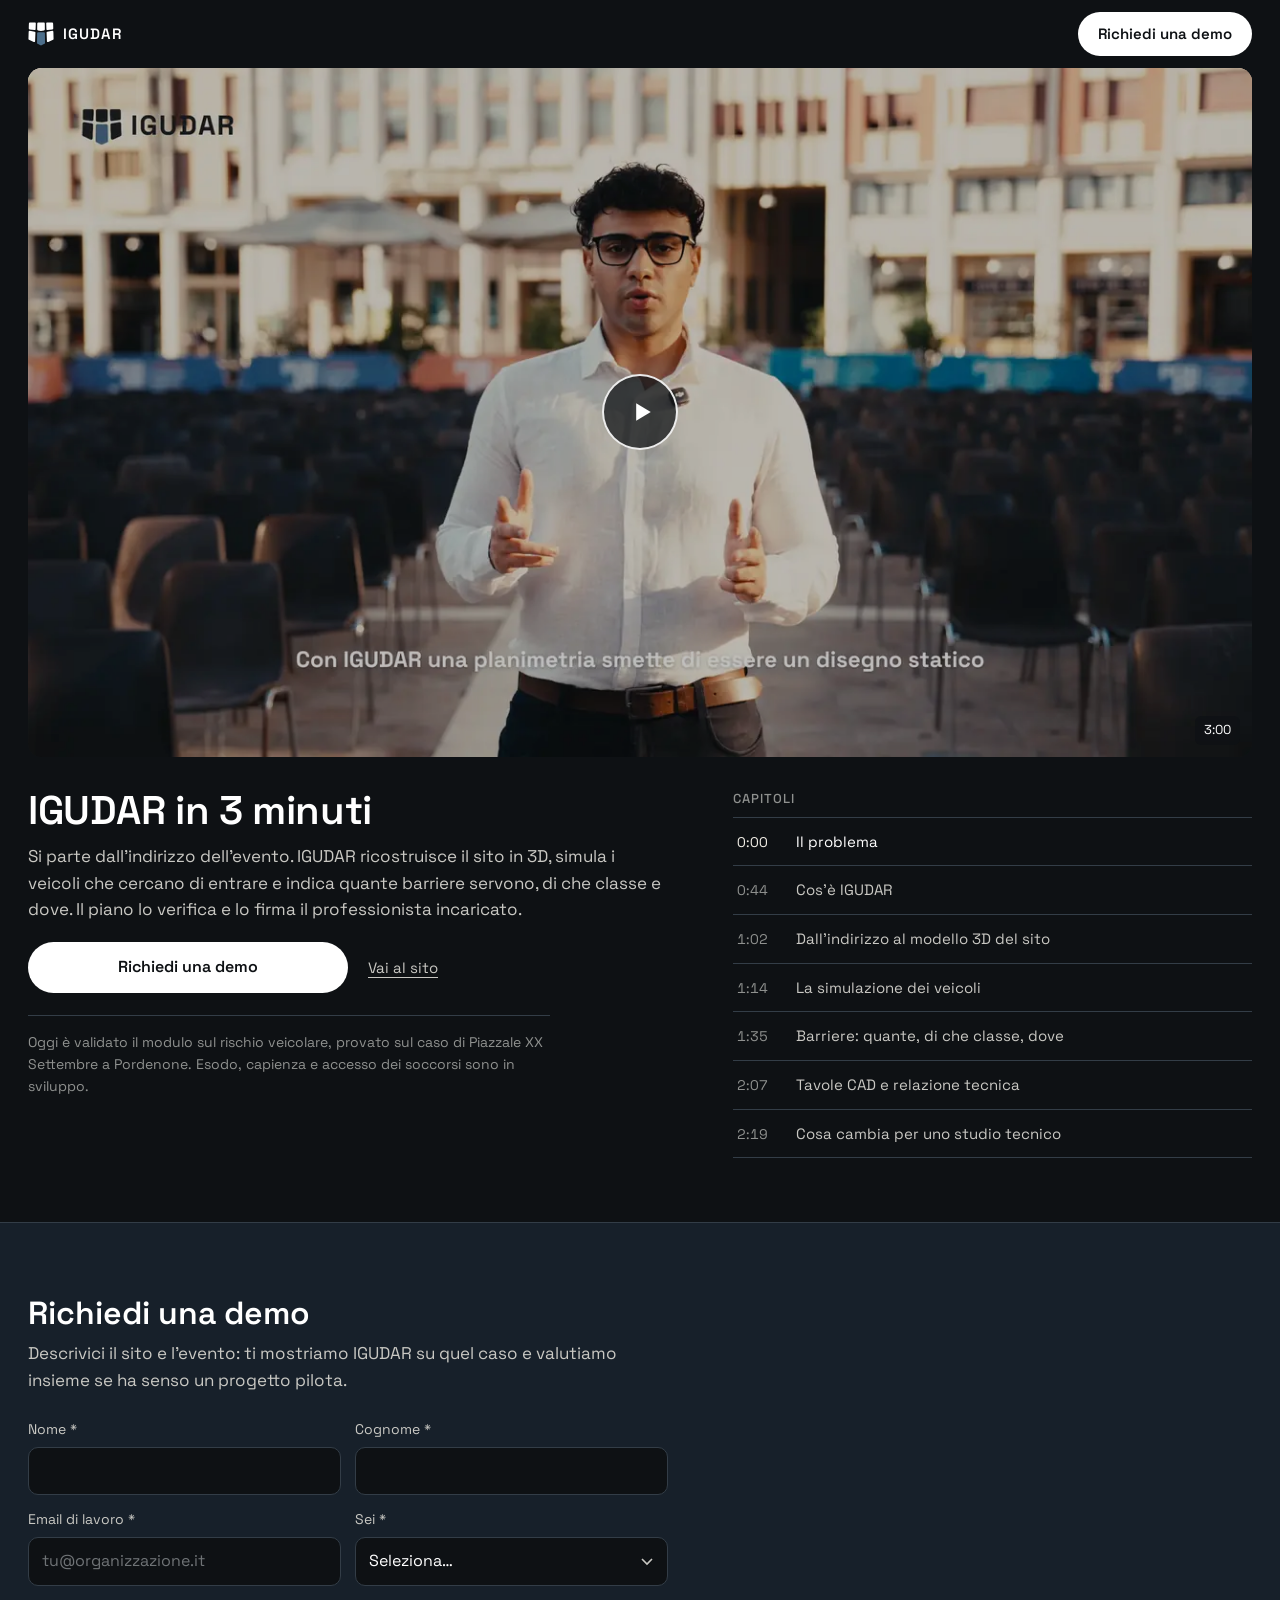
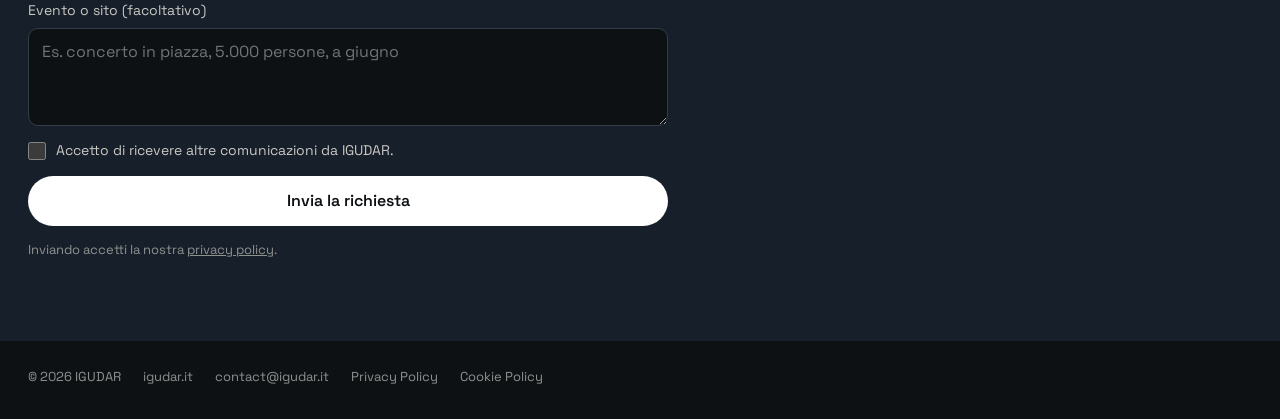
==== video/index.html @ 8b6d1896 "feat: major update" ====
<!DOCTYPE html>
<html lang="it">

<head>
    <meta charset="UTF-8">
    <meta name="viewport" content="width=device-width, initial-scale=1, viewport-fit=cover">
    <title>IGUDAR in 3 minuti | Video</title>
    <meta name="description"
        content="Nel video il team di IGUDAR mostra come si parte dall’indirizzo di un evento, si ricostruisce il sito in 3D, si simulano i veicoli che cercano di entrare e si decide dove mettere le barriere.">
    <meta name="robots" content="index, follow, max-image-preview:large, max-video-preview:-1">
    <meta name="theme-color" content="#0e1114">
    <meta name="color-scheme" content="dark">
    <link rel="canonical" href="https://igudar.it/video/">

    <link rel="icon" href="/assets/favicon.svg" type="image/svg+xml">
    <link rel="apple-touch-icon" href="/assets/logo-search.png">

    <!-- Open Graph: anteprima su LinkedIn, Instagram, WhatsApp -->
    <meta property="og:type" content="video.other">
    <meta property="og:site_name" content="IGUDAR">
    <meta property="og:title" content="IGUDAR in 3 minuti">
    <meta property="og:description"
        content="Dall’indirizzo dell’evento al modello 3D del sito, alla simulazione dei veicoli e alle barriere: come funziona IGUDAR.">
    <meta property="og:url" content="https://igudar.it/video/">
    <meta property="og:image" content="https://igudar.it/assets/og-video.jpg">
    <meta property="og:image:type" content="image/jpeg">
    <meta property="og:image:width" content="1200">
    <meta property="og:image:height" content="628">
    <meta property="og:image:alt" content="Mehdi Zahid, co-founder di IGUDAR, in piazza davanti alle sedie di un evento">
    <meta property="og:video" content="https://igudar.it/assets/igudar-video-720.mp4">
    <meta property="og:video:secure_url" content="https://igudar.it/assets/igudar-video-720.mp4">
    <meta property="og:video:type" content="video/mp4">
    <meta property="og:video:width" content="1280">
    <meta property="og:video:height" content="720">
    <meta property="og:locale" content="it_IT">
    <meta name="twitter:card" content="summary_large_image">
    <meta name="twitter:title" content="IGUDAR in 3 minuti">
    <meta name="twitter:description"
        content="Dall’indirizzo dell’evento al modello 3D del sito, alla simulazione dei veicoli e alle barriere: come funziona IGUDAR.">
    <meta name="twitter:image" content="https://igudar.it/assets/og-video.jpg">

    <!-- Il poster è l'LCP: lo chiediamo subito -->
    <link rel="preload" as="image" href="/assets/igudar-video-poster.webp" type="image/webp" fetchpriority="high">
    <link rel="preconnect" href="https://fonts.gstatic.com" crossorigin>
    <!-- font non bloccante: la pagina si disegna subito col font di sistema -->
    <link rel="stylesheet" href="https://fonts.googleapis.com/css2?family=Space+Grotesk:wght@400;500;600&display=swap"
        media="print" onload="this.media='all'">

    <style>
        :root {
            --bg: #0e1114;
            --surface: #17202a;
            --surface-2: #212b35;
            --border: #333d47;
            --text: #fff;
            --text-2: #c9c8c3;
            --text-3: #8f918f;
            --brand: #4d6f8b;
            --brand-2: #f2efe7;
            --red: #f25d5d;
            --ok: #5ba37e;
            --font: 'Space Grotesk', -apple-system, BlinkMacSystemFont, 'Segoe UI', Roboto, sans-serif;
            --pad: 16px;
        }

        *, *::before, *::after { box-sizing: border-box; }
        html { -webkit-text-size-adjust: 100%; scroll-behavior: smooth; }
        body { margin: 0; background: var(--bg); color: var(--text); font: 400 16px/1.55 var(--font); -webkit-font-smoothing: antialiased; }
        a { color: inherit; }
        button, input, select, textarea { font: inherit; color: inherit; }
        :focus-visible { outline: 2px solid var(--brand-2); outline-offset: 3px; }
        .sr { position: absolute; width: 1px; height: 1px; overflow: hidden; clip: rect(0 0 0 0); white-space: nowrap; }
        .wrap { width: 100%; max-width: 1120px; margin: 0 auto; padding: 0 var(--pad); }

        /* header */
        .top { display: flex; align-items: center; justify-content: space-between; height: 56px; }
        .logo { display: inline-flex; align-items: center; gap: 9px; text-decoration: none; font-weight: 600; letter-spacing: .06em; font-size: 15px; }
        .logo svg { width: 26px; height: 24px; }
        .top-cta { font-size: 14px; color: var(--text-2); text-decoration: none; padding: 8px 0; }
        .top-cta:hover { color: var(--text); }

        /* player */
        .stage { max-width: 1120px; margin: 0 auto; }
        .player { position: relative; aspect-ratio: 16 / 9; background: #000 url(/assets/igudar-video-poster.webp) center / cover no-repeat; overflow: hidden; }
        .player video { position: absolute; inset: 0; width: 100%; height: 100%; object-fit: contain; background: transparent; }
        .layer { position: absolute; inset: 0; display: flex; align-items: center; justify-content: center; border: 0; padding: 0; margin: 0; background: transparent; cursor: pointer; }
        .layer[hidden] { display: none; }
        .unmute { align-items: flex-end; justify-content: flex-start; padding: 12px; }
        .pill { display: inline-flex; align-items: center; gap: 8px; padding: 9px 14px 9px 11px; border-radius: 999px; background: rgba(14, 17, 20, .78); border: 1px solid rgba(255, 255, 255, .22); font-size: 14px; font-weight: 500; backdrop-filter: blur(6px); -webkit-backdrop-filter: blur(6px); }
        .pill svg { width: 20px; height: 20px; flex: none; }
        .unmute .pill { animation: nudge 2.4s ease-in-out 1.2s 3; }
        @keyframes nudge { 0%, 100% { transform: none; } 50% { transform: scale(1.06); } }
        .bigplay { background: rgba(0, 0, 0, .25); }
        .bigplay .disc { display: grid; place-items: center; width: 76px; height: 76px; border-radius: 50%; background: rgba(14, 17, 20, .72); border: 2px solid rgba(255, 255, 255, .9); }
        .bigplay .disc svg { width: 28px; height: 28px; margin-left: 4px; }
        .bigplay .len { position: absolute; right: 12px; bottom: 12px; font-size: 13px; padding: 4px 9px; border-radius: 6px; background: rgba(14, 17, 20, .75); }
        .endcard { flex-direction: column; gap: 14px; background: rgba(14, 17, 20, .86); cursor: default; text-align: center; padding: var(--pad); }
        .endcard p { margin: 0; font-size: 17px; font-weight: 500; max-width: 30ch; }
        .endcard .row { display: flex; flex-wrap: wrap; gap: 10px; justify-content: center; }
        @media (max-width: 479px) {
            .endcard { gap: 10px; }
            .endcard p { font-size: 15px; }
            .endcard .btn { min-height: 42px; padding: 9px 18px; font-size: 15px; }
        }

        /* buttons */
        .btn { display: inline-flex; align-items: center; justify-content: center; gap: 10px; min-height: 48px; padding: 12px 22px; border-radius: 999px; border: 1px solid transparent; font-weight: 600; font-size: 16px; text-decoration: none; cursor: pointer; transition: background-color .15s, opacity .15s; }
        .btn-main { background: #fff; color: var(--bg); }
        .btn-main:hover { background: #f2efe7; }
        .btn-ghost { background: transparent; border-color: rgba(255, 255, 255, .35); color: #fff; }
        .btn-ghost:hover { border-color: #fff; }

        /* intro under the video */
        .intro { display: grid; gap: 28px; padding-top: 22px; padding-bottom: 40px; }
        h1 { margin: 0 0 10px; font-size: clamp(26px, 6.4vw, 40px); line-height: 1.12; font-weight: 600; letter-spacing: -.01em; }
        .lead { margin: 0 0 20px; color: var(--text-2); font-size: 17px; max-width: 58ch; }
        .actions { display: flex; flex-wrap: wrap; align-items: center; gap: 12px 20px; }
        .actions .btn-main { flex: 1 1 auto; max-width: 320px; }
        .link { color: var(--text-2); font-size: 15px; text-underline-offset: 4px; }
        .link:hover { color: #fff; }
        .status { margin: 22px 0 0; padding-top: 16px; border-top: 1px solid var(--border); color: var(--text-3); font-size: 14px; max-width: 58ch; }

        /* chapters */
        .chapters h2 { margin: 0 0 8px; font-size: 13px; font-weight: 500; letter-spacing: .08em; text-transform: uppercase; color: var(--text-3); }
        .chapters ol { list-style: none; margin: 0; padding: 0; border-top: 1px solid var(--border); }
        .chapters li { border-bottom: 1px solid var(--border); }
        .chapter { display: flex; width: 100%; gap: 14px; align-items: baseline; padding: 12px 4px; border: 0; background: none; text-align: left; cursor: pointer; font-size: 15px; color: var(--text-2); }
        .chapter time { flex: none; width: 3.2em; font-variant-numeric: tabular-nums; color: var(--text-3); font-size: 14px; }
        .chapter:hover, .chapter[aria-current="true"] { color: #fff; }
        .chapter[aria-current="true"] time { color: var(--brand-2); }

        /* form */
        .demo { background: var(--surface); border-top: 1px solid var(--border); padding: 48px 0 56px; scroll-margin-top: 0; }
        .demo h2 { margin: 0 0 8px; font-size: clamp(24px, 5.6vw, 32px); line-height: 1.15; font-weight: 600; }
        .demo .lead { margin-bottom: 26px; }
        form { display: grid; gap: 14px; max-width: 640px; }
        .row2 { display: grid; gap: 14px; }
        label.f { display: grid; gap: 6px; font-size: 14px; color: var(--text-2); }
        input[type=text], input[type=email], select, textarea { width: 100%; min-height: 48px; padding: 11px 13px; border-radius: 10px; border: 1px solid var(--border); background: var(--bg); color: #fff; font-size: 16px; }
        textarea { min-height: 96px; resize: vertical; }
        select { appearance: none; -webkit-appearance: none; background-image: url("data:image/svg+xml,%3Csvg xmlns='http://www.w3.org/2000/svg' viewBox='0 0 12 8'%3E%3Cpath d='M1 1l5 5 5-5' fill='none' stroke='%23c9c8c3' stroke-width='1.6'/%3E%3C/svg%3E"); background-repeat: no-repeat; background-position: right 14px center; background-size: 12px; padding-right: 36px; }
        input::placeholder, textarea::placeholder { color: #6f7376; }
        input:focus, select:focus, textarea:focus { outline: none; border-color: var(--brand-2); }
        .sent input:invalid, .sent select:invalid, .sent textarea:invalid { border-color: var(--red); }
        .consent { display: flex; gap: 10px; align-items: flex-start; font-size: 14px; color: var(--text-2); cursor: pointer; }
        .consent input { width: 18px; height: 18px; margin: 2px 0 0; accent-color: var(--brand); flex: none; }
        .honey { position: absolute; left: -9999px; }
        .fine { margin: 0; font-size: 13px; color: var(--text-3); }
        .msg { margin: 0; padding: 12px 14px; border-radius: 10px; font-size: 15px; }
        .msg[hidden] { display: none; }
        .msg-ok { background: rgba(91, 163, 126, .14); border: 1px solid rgba(91, 163, 126, .5); }
        .msg-err { background: rgba(242, 93, 93, .12); border: 1px solid rgba(242, 93, 93, .5); }
        .loading .btn-main { opacity: .6; pointer-events: none; }

        footer { padding: 26px 0 calc(80px + env(safe-area-inset-bottom)); color: var(--text-3); font-size: 13px; }
        footer .wrap { display: flex; flex-wrap: wrap; gap: 10px 22px; }
        footer a { text-decoration: none; }
        footer a:hover { color: #fff; }

        @media (min-width: 720px) {
            /* su computer il video riempie la prima schermata; la CTA sta nell'intestazione */
            :root { --pad: 28px; --stage: min(1600px, max(720px, calc((100vh - 92px) * 16 / 9 + 56px))); }
            .wrap, .stage { max-width: var(--stage); }
            .stage { padding: 0 var(--pad); }
            .top { height: 68px; }
            .top-cta { padding: 10px 20px; border-radius: 999px; background: #fff; color: var(--bg); font-size: 15px; font-weight: 600; }
            .top-cta:hover { background: #f2efe7; color: var(--bg); }
            .player { border-radius: 14px; }
            .row2 { grid-template-columns: 1fr 1fr; }
            .demo { padding: 72px 0 80px; }
            footer { padding-bottom: 32px; }
        }
        @media (min-width: 960px) {
            .intro { grid-template-columns: minmax(0, 1.25fr) minmax(0, 1fr); gap: 56px; padding-top: 32px; padding-bottom: 64px; }
        }
        @media (prefers-reduced-motion: reduce) {
            html { scroll-behavior: auto; }
            .unmute .pill { animation: none; }
        }
    </style>

    <script type="application/ld+json">
{
  "@context": "https://schema.org",
  "@type": "VideoObject",
  "@id": "https://igudar.it/video/#video",
  "name": "IGUDAR in 3 minuti",
  "description": "Il team di IGUDAR mostra come si parte dall’indirizzo di un evento, si ricostruisce il sito in 3D, si simulano i veicoli che cercano di entrare e si decide quante barriere servono, di che classe e dove.",
  "thumbnailUrl": ["https://igudar.it/assets/og-video.jpg", "https://igudar.it/assets/igudar-video-poster.webp"],
  "uploadDate": "2026-10-12",
  "duration": "PT3M",
  "contentUrl": "https://igudar.it/assets/igudar-video-1080.mp4",
  "embedUrl": "https://igudar.it/video/",
  "inLanguage": "it-IT",
  "publisher": {
    "@type": "Organization",
    "name": "IGUDAR",
    "url": "https://igudar.it/",
    "logo": { "@type": "ImageObject", "url": "https://igudar.it/assets/logo-search.png", "width": 512, "height": 512 }
  },
  "hasPart": [
    { "@type": "Clip", "name": "Il problema", "startOffset": 0, "endOffset": 44, "url": "https://igudar.it/video/?t=0" },
    { "@type": "Clip", "name": "Cos’è IGUDAR", "startOffset": 44, "endOffset": 62, "url": "https://igudar.it/video/?t=44" },
    { "@type": "Clip", "name": "Dall’indirizzo al modello 3D del sito", "startOffset": 62, "endOffset": 74, "url": "https://igudar.it/video/?t=62" },
    { "@type": "Clip", "name": "La simulazione dei veicoli", "startOffset": 74, "endOffset": 95, "url": "https://igudar.it/video/?t=74" },
    { "@type": "Clip", "name": "Barriere: quante, di che classe, dove", "startOffset": 95, "endOffset": 127, "url": "https://igudar.it/video/?t=95" },
    { "@type": "Clip", "name": "Tavole CAD e relazione tecnica", "startOffset": 127, "endOffset": 139, "url": "https://igudar.it/video/?t=127" },
    { "@type": "Clip", "name": "Cosa cambia per uno studio tecnico", "startOffset": 139, "endOffset": 180, "url": "https://igudar.it/video/?t=139" }
  ]
}
    </script>

    <!-- Google Consent Mode + Google Tag Manager (come in index.html) -->
    <script>
        window.dataLayer = window.dataLayer || [];
        function gtag() { dataLayer.push(arguments); }
        gtag('consent', 'default', {
            ad_storage: 'denied',
            ad_user_data: 'denied',
            ad_personalization: 'denied',
            analytics_storage: 'denied',
            functionality_storage: 'denied',
            personalization_storage: 'denied',
            security_storage: 'denied',
            wait_for_update: 2000
        });
        gtag('set', 'url_passthrough', true);
        gtag('set', 'ads_data_redaction', true);
        (function (w, d, s, l, i) {
            w[l] = w[l] || [];
            w[l].push({ 'gtm.start': new Date().getTime(), event: 'gtm.js' });
            var f = d.getElementsByTagName(s)[0];
            var j = d.createElement(s);
            var dl = l !== 'dataLayer' ? '&l=' + l : '';
            j.async = true;
            j.src = 'https://www.googletagmanager.com/gtm.js?id=' + i + dl;
            f.parentNode.insertBefore(j, f);
        })(window, document, 'script', 'dataLayer', 'GTM-WLKWSDM5');
    </script>

    <!-- Avacy Cookie Consent: defer, così non blocca il primo frame del video -->
    <script id="oil-configuration" type="application/configuration"
        data-remote-config="https://igudar.avacy-cdn.com/config/igudar/4125e2e5-4762-4b36-a372-154ff3115007/banner.json">
    </script>
    <script src="https://igudar.avacy-cdn.com/current/dist/oilstub.min.js" defer></script>
    <script src="https://igudar.avacy-cdn.com/current/dist/oil.min.js" defer></script>
</head>

<body>
    <header class="wrap top">
        <a class="logo" href="/" aria-label="IGUDAR, vai al sito">
            <svg viewBox="0 0 424 394" aria-hidden="true">
                <path d="M6.00622 278.193C5.83327 284.192 9.27803 289.722 14.7783 292.275L93.3494 328.739C103.241 333.329 114.671 326.475 115.108 315.69L120.862 173.868C121.172 166.233 115.652 159.575 108.011 158.368L27.0916 145.592C17.9845 144.154 9.67423 150.954 9.41177 160.059L6.00622 278.193Z" fill="#FFFFFF"/>
                <path d="M126.915 24.6889C127.263 16.1277 120.329 9 111.653 9H28.6124C20.3457 9 13.5792 15.495 13.344 23.6557L10.9514 106.649C10.7287 114.377 16.4585 121.021 24.2198 122.033L105.853 132.682C114.762 133.844 122.756 127.198 123.116 118.331L126.915 24.6889Z" fill="#FFFFFF"/>
                <path d="M418.494 278.193C418.667 284.192 415.222 289.722 409.722 292.275L331.151 328.739C321.259 333.329 309.829 326.475 309.392 315.69L303.638 173.868C303.328 166.233 308.848 159.575 316.489 158.368L397.408 145.592C406.515 144.154 414.826 150.954 415.088 160.059L418.494 278.193Z" fill="#FFFFFF"/>
                <path d="M297.585 24.6889C297.237 16.1277 304.171 9 312.847 9H395.888C404.154 9 410.921 15.495 411.156 23.6557L413.549 106.649C413.771 114.377 408.042 121.021 400.28 122.033L318.647 132.682C309.738 133.844 301.744 127.198 301.384 118.331L297.585 24.6889Z" fill="#FFFFFF"/>
                <path d="M211.563 9H165.572C157.201 9 150.39 15.6535 150.298 23.9198L149.178 124.945C149.094 132.575 154.792 139.066 162.452 140.065L211.563 146.65L262.048 140.065C269.708 139.066 275.406 132.575 275.322 124.945L274.202 23.9198C274.11 15.6535 267.299 9 258.928 9H211.563Z" fill="#FFFFFF"/>
                <path d="M155.528 357.597L211.561 384.239L268.968 357.597C274.381 355.085 277.811 349.684 277.746 343.779L275.956 182.291C275.855 173.181 267.672 166.263 258.582 167.514C258.375 167.543 258.166 167.56 257.957 167.56H166.54C166.331 167.56 166.121 167.543 165.914 167.514C156.825 166.263 148.642 173.181 148.541 182.291L146.751 343.779C146.685 349.684 150.116 355.085 155.528 357.597Z" fill="#4D6F8B"/>
            </svg>
            <span>IGUDAR</span>
        </a>
        <a class="top-cta" href="#demo" data-cta="header">Richiedi una demo</a>
    </header>

    <main>
        <div class="stage">
            <div class="player" id="player">
                <video id="v" playsinline muted preload="metadata" width="1920" height="1080"
                    poster="/assets/igudar-video-poster.webp"
                    aria-label="Video: IGUDAR in 3 minuti, con sottotitoli in italiano"></video>
                <script>
                    // Sceglie la risoluzione prima che il parser vada avanti: nessuna attesa su file JS esterni.
                    (function () {
                        var v = document.getElementById('v');
                        var c = navigator.connection || {};
                        var slow = c.saveData || /(^|-)2g|3g/.test(c.effectiveType || '');
                        var px = (v.clientWidth || window.innerWidth) * Math.min(window.devicePixelRatio || 1, 3) * 9 / 16;
                        var h = slow ? 540 : px > 820 ? 1080 : px > 560 ? 720 : 540;
                        v.src = '/assets/igudar-video-' + h + '.mp4';
                        v.dataset.h = h;
                    })();
                </script>
                <noscript><video controls playsinline preload="metadata" poster="/assets/igudar-video-poster.webp"
                        src="/assets/igudar-video-720.mp4" style="position:absolute;inset:0;width:100%;height:100%"></video></noscript>

                <button class="layer unmute" id="unmute" type="button" hidden>
                    <span class="pill">
                        <svg viewBox="0 0 24 24" fill="none" stroke="currentColor" stroke-width="1.8" stroke-linecap="round" stroke-linejoin="round" aria-hidden="true"><path d="M11 5 6 9H3v6h3l5 4V5Z" /><path d="m22 9-6 6M16 9l6 6" /></svg>
                        Tocca per attivare l’audio
                    </span>
                </button>
                <button class="layer bigplay" id="bigplay" type="button" hidden aria-label="Guarda il video, 3 minuti">
                    <span class="disc"><svg viewBox="0 0 24 24" fill="#fff" aria-hidden="true"><path d="M7 4.5v15l12.5-7.5L7 4.5Z" /></svg></span>
                    <span class="len" aria-hidden="true">3:00</span>
                </button>
                <div class="layer endcard" id="endcard" hidden>
                    <p>Vuoi vedere IGUDAR sul sito del tuo evento?</p>
                    <div class="row">
                        <a class="btn btn-main" href="#demo" data-cta="endcard">Richiedi una demo</a>
                        <button class="btn btn-ghost" type="button" id="replay">Rivedi</button>
                    </div>
                </div>
            </div>
        </div>

        <section class="wrap intro">
            <div>
                <h1>IGUDAR in 3 minuti</h1>
                <p class="lead">Si parte dall’indirizzo dell’evento. IGUDAR ricostruisce il sito in 3D, simula i veicoli
                    che cercano di entrare e indica quante barriere servono, di che classe e dove. Il piano lo verifica e
                    lo firma il professionista incaricato.</p>
                <div class="actions" id="mainActions">
                    <a class="btn btn-main" href="#demo" data-cta="hero">Richiedi una demo</a>
                    <a class="link" href="/" data-cta="site">Vai al sito</a>
                </div>
                <p class="status">Oggi è validato il modulo sul rischio veicolare, provato sul caso di Piazzale XX
                    Settembre a Pordenone. Esodo, capienza e accesso dei soccorsi sono in sviluppo.</p>
            </div>

            <nav class="chapters" aria-labelledby="chTitle">
                <h2 id="chTitle">Capitoli</h2>
                <ol>
                    <li><button class="chapter" type="button" data-t="0"><time>0:00</time>Il problema</button></li>
                    <li><button class="chapter" type="button" data-t="44"><time>0:44</time>Cos’è IGUDAR</button></li>
                    <li><button class="chapter" type="button" data-t="62"><time>1:02</time>Dall’indirizzo al modello 3D del sito</button></li>
                    <li><button class="chapter" type="button" data-t="74"><time>1:14</time>La simulazione dei veicoli</button></li>
                    <li><button class="chapter" type="button" data-t="95"><time>1:35</time>Barriere: quante, di che classe, dove</button></li>
                    <li><button class="chapter" type="button" data-t="127"><time>2:07</time>Tavole CAD e relazione tecnica</button></li>
                    <li><button class="chapter" type="button" data-t="139"><time>2:19</time>Cosa cambia per uno studio tecnico</button></li>
                </ol>
            </nav>
        </section>

        <section class="demo" id="demo" aria-labelledby="demoTitle">
            <div class="wrap">
                <h2 id="demoTitle">Richiedi una demo</h2>
                <p class="lead">Descrivici il sito e l’evento: ti mostriamo IGUDAR su quel caso e valutiamo insieme se ha
                    senso un progetto pilota.</p>

                <form id="demoForm" novalidate>
                    <div class="row2">
                        <label class="f">Nome *
                            <input type="text" name="firstname" required maxlength="80" autocomplete="given-name">
                        </label>
                        <label class="f">Cognome *
                            <input type="text" name="lastname" required maxlength="80" autocomplete="family-name">
                        </label>
                    </div>
                    <div class="row2">
                        <label class="f">Email di lavoro *
                            <input type="email" name="email" required maxlength="120" autocomplete="email" inputmode="email"
                                placeholder="tu@organizzazione.it">
                        </label>
                        <label class="f">Sei *
                            <!-- i value devono restare identici alle opzioni della property "sei" su HubSpot -->
                            <select name="role" required>
                                <option value="">Seleziona…</option>
                                <option value="Professionista della sicurezza">Professionista della sicurezza</option>
                                <option value="Organizzatore eventi">Organizzatore eventi</option>
                                <option value="Studio tecnico / geometra">Studio tecnico / geometra</option>
                                <option value="Comune / Pubblica Amministrazione">Comune / Pubblica Amministrazione</option>
                                <option value="Altro">Altro</option>
                            </select>
                        </label>
                    </div>
                    <label class="f">Evento o sito (facoltativo)
                        <textarea name="message" maxlength="2000" rows="3"
                            placeholder="Es. concerto in piazza, 5.000 persone, a giugno"></textarea>
                    </label>
                    <label class="consent">
                        <input type="checkbox" name="consent" value="yes">
                        <span>Accetto di ricevere altre comunicazioni da IGUDAR.</span>
                    </label>
                    <input type="text" name="_honey" class="honey" tabindex="-1" autocomplete="off" aria-hidden="true">
                    <button class="btn btn-main" type="submit" id="submitBtn">Invia la richiesta</button>
                    <p class="fine">Inviando accetti la nostra <a href="/privacy-policy.html">privacy policy</a>.</p>
                    <p class="msg msg-ok" id="okMsg" role="status" aria-live="polite" hidden><strong>Richiesta inviata.</strong> Ti ricontattiamo all’email che hai indicato.</p>
                    <p class="msg msg-err" id="errMsg" role="alert" hidden><strong>Invio non riuscito.</strong> Riprova, o scrivici a <a href="mailto:contact@igudar.it">contact@igudar.it</a>.</p>
                </form>
            </div>
        </section>
    </main>

    <footer>
        <div class="wrap">
            <span>&copy; 2026 IGUDAR</span>
            <a href="/">igudar.it</a>
            <a href="mailto:contact@igudar.it">contact@igudar.it</a>
            <a href="/privacy-policy.html">Privacy Policy</a>
            <a href="/cookie-policy.html">Cookie Policy</a>
        </div>
    </footer>

    <script>
        (function () {
            var v = document.getElementById('v');
            var unmuteBtn = document.getElementById('unmute');
            var playBtn = document.getElementById('bigplay');
            var endcard = document.getElementById('endcard');
            var chapters = [].slice.call(document.querySelectorAll('.chapter'));
            var reduceMotion = window.matchMedia && matchMedia('(prefers-reduced-motion: reduce)').matches;
            var engaged = false; // l'utente ha toccato il video: audio attivo e controlli nativi

            function track(event, extra) {
                var data = { event: event, video_title: 'IGUDAR in 3 minuti', video_quality: v.dataset.h + 'p' };
                for (var k in extra) data[k] = extra[k];
                window.dataLayer.push(data);
            }

            // ?t=74 o #t=74 apre il video su un capitolo (link condivisibili + Google key moments)
            var startAt = 0;
            var m = (location.search + location.hash).match(/[?&#]t=(\d+)/);
            if (m) startAt = Math.min(+m[1], 175);
            if (startAt) v.addEventListener('loadedmetadata', function () { v.currentTime = startAt; }, { once: true });

            function engage(fromStart) {
                if (!engaged) {
                    engaged = true;
                    v.controls = true;
                    unmuteBtn.hidden = true;
                    playBtn.hidden = true;
                    track('video_unmute', { video_current_time: Math.round(v.currentTime) });
                }
                v.muted = false;
                // chi attiva l'audio nei primi 30 s vuole sentire il video dall'inizio
                if (fromStart && v.currentTime < 30) v.currentTime = startAt;
                endcard.hidden = true;
                return v.play();
            }

            unmuteBtn.addEventListener('click', function () { engage(true); });
            playBtn.addEventListener('click', function () { engage(false); });

            // autoplay muto: funziona anche nei browser interni di LinkedIn e Instagram (i sottotitoli sono nel video)
            function autoplay() {
                var p = v.play();
                if (!p || !p.then) return;
                p.then(function () {
                    if (!engaged) unmuteBtn.hidden = false;
                }).catch(function (err) {
                    if (engaged) return;
                    // pagina aperta in background (webview, tab): riprova quando diventa visibile
                    if (err && err.name === 'AbortError' && document.hidden) {
                        document.addEventListener('visibilitychange', function retry() {
                            if (document.hidden) return;
                            document.removeEventListener('visibilitychange', retry);
                            if (!engaged) autoplay();
                        });
                        return;
                    }
                    // autoplay vietato (es. iOS in risparmio energetico): serve un tocco
                    playBtn.hidden = false;
                });
            }
            // arrivo dalla home (ha appena cliccato "Guarda"): proviamo subito con l'audio,
            // se il browser lo blocca (es. Safari iOS) si torna all'autoplay muto
            function autoplayWithSound() {
                v.muted = false;
                var p = v.play();
                if (!p || !p.then) { v.muted = true; return autoplay(); }
                p.then(function () {
                    engaged = true;
                    v.controls = true;
                    unmuteBtn.hidden = true;
                    track('video_unmute', { video_current_time: 0, video_autoplay_sound: true });
                }).catch(function () {
                    v.muted = true;
                    autoplay();
                });
            }
            var fromSite = document.referrer.indexOf(location.origin + '/') === 0;
            if (reduceMotion) {
                playBtn.hidden = false;
            } else {
                v.preload = 'auto';
                if (fromSite) autoplayWithSound(); else autoplay();
            }

            v.addEventListener('playing', function once() {
                v.removeEventListener('playing', once);
                track('video_start', { video_autoplay: !engaged });
            });

            // capitoli + avanzamento
            // percentuale sul tempo davvero guardato: i salti tra capitoli non contano
            var marks = [10, 25, 50, 75, 90], sent = {}, watched = 0, lastT = 0;
            v.addEventListener('timeupdate', function () {
                var t = v.currentTime, d = v.duration || 180, step = t - lastT;
                if (step > 0 && step < 1.5) watched += step;
                lastT = t;
                for (var i = chapters.length - 1; i >= 0; i--) {
                    if (t >= +chapters[i].dataset.t) break;
                }
                chapters.forEach(function (c, j) { c.setAttribute('aria-current', j === i ? 'true' : 'false'); });
                var pct = watched / d * 100;
                marks.forEach(function (mk) {
                    if (pct >= mk && !sent[mk]) {
                        sent[mk] = true;
                        track('video_progress', { video_percent: mk, video_sound: !v.muted });
                    }
                });
            });

            v.addEventListener('ended', function () {
                track('video_complete', { video_sound: !v.muted });
                if (document.fullscreenElement && document.exitFullscreen) document.exitFullscreen();
                if (v.webkitDisplayingFullscreen && v.webkitExitFullscreen) v.webkitExitFullscreen();
                unmuteBtn.hidden = true;
                endcard.hidden = false;
            });
            document.getElementById('replay').addEventListener('click', function () {
                v.currentTime = 0;
                engage(false);
                track('video_replay', {});
            });

            chapters.forEach(function (c) {
                c.addEventListener('click', function () {
                    v.currentTime = +c.dataset.t;
                    engage(false);
                    var r = v.getBoundingClientRect();
                    if (r.top < 0 || r.bottom > window.innerHeight) {
                        v.scrollIntoView({ behavior: reduceMotion ? 'auto' : 'smooth', block: 'center' });
                    }
                    track('video_chapter', { video_chapter: c.textContent.replace(/^\d+:\d+/, '').trim() });
                });
            });

            // CTA: pausa il video (ha già fatto il suo lavoro) e traccia la sorgente
            document.addEventListener('click', function (e) {
                var a = e.target.closest && e.target.closest('[data-cta]');
                if (!a) return;
                track('cta_click', { cta_position: a.dataset.cta, video_current_time: Math.round(v.currentTime) });
                if (a.getAttribute('href') === '#demo') {
                    v.pause();
                    endcard.hidden = true;
                    setTimeout(function () {
                        var first = document.querySelector('#demoForm input[name=firstname]');
                        if (first) first.focus({ preventScroll: true });
                    }, reduceMotion ? 0 : 450);
                }
            });

            if ('IntersectionObserver' in window) {
                // muto e fuori schermo = nessuno lo sta guardando: risparmiamo banda
                new IntersectionObserver(function (en) {
                    if (engaged || !v.muted) return;
                    if (en[0].isIntersecting) { if (v.paused && !v.ended && unmuteBtn.hidden === false) v.play().catch(function () {}); }
                    else v.pause();
                }, { threshold: 0.25 }).observe(v);
            }

            // ============================================================
            // FORM: invio a HubSpot, stesso form "Richiedi Demo" della home
            // ============================================================
            var form = document.getElementById('demoForm');
            var okMsg = document.getElementById('okMsg');
            var errMsg = document.getElementById('errMsg');
            var submitBtn = document.getElementById('submitBtn');
            var HS_ENDPOINT = 'https://api-eu1.hsforms.com/submissions/v3/integration/submit/149175563/0ce6ea17-ca82-4e4e-a0c9-7c7104b44bf8';

            function val(name) {
                var el = form.elements[name];
                return el && el.value ? el.value.trim() : '';
            }
            function readCookie(name) {
                try {
                    var match = document.cookie.match(new RegExp('(^|;\\s*)' + name + '=([^;]*)'));
                    return match ? decodeURIComponent(match[2]) : '';
                } catch (err) { return ''; }
            }
            function sourceLine() {
                // la provenienza (LinkedIn, Instagram, campagna) finisce nel messaggio su HubSpot
                var q = new URLSearchParams(location.search), parts = [];
                ['utm_source', 'utm_medium', 'utm_campaign', 'utm_content'].forEach(function (k) {
                    if (q.get(k)) parts.push(k + '=' + q.get(k));
                });
                if (!parts.length && /instagram/i.test(navigator.userAgent)) parts.push('app=instagram');
                if (!parts.length && /linkedin/i.test(navigator.userAgent)) parts.push('app=linkedin');
                if (!parts.length && document.referrer) parts.push('referrer=' + document.referrer);
                return 'Fonte: pagina video' + (parts.length ? ' (' + parts.join(', ') + ')' : '') +
                    ', video guardato per ' + Math.round(watched) + ' s su 180';
            }

            form.addEventListener('submit', function (ev) {
                ev.preventDefault();
                okMsg.hidden = true;
                errMsg.hidden = true;
                form.classList.add('sent');
                if (form.elements._honey.value) return;
                if (!form.checkValidity()) {
                    var bad = form.querySelector(':invalid');
                    if (bad) bad.focus();
                    return;
                }
                form.classList.add('loading');
                submitBtn.disabled = true;

                var note = val('message') || 'Richiesta demo dalla pagina video.';
                var fields = [
                    { objectTypeId: '0-1', name: 'firstname', value: val('firstname') },
                    { objectTypeId: '0-1', name: 'lastname', value: val('lastname') },
                    { objectTypeId: '0-1', name: 'email', value: val('email') },
                    { objectTypeId: '0-1', name: 'sei', value: val('role') },
                    { objectTypeId: '0-1', name: 'message', value: note + '\n\n' + sourceLine() }
                ];
                var context = { pageUri: location.href, pageName: document.title };
                var hutk = readCookie('hubspotutk');
                if (hutk) context.hutk = hutk;
                var consent = !!form.elements.consent.checked;

                fetch(HS_ENDPOINT, {
                    method: 'POST',
                    headers: { 'Content-Type': 'application/json' },
                    body: JSON.stringify({
                        fields: fields,
                        context: context,
                        legalConsentOptions: {
                            consent: {
                                consentToProcess: true,
                                text: 'Per fornirti il servizio, abbiamo bisogno del tuo consenso per archiviare e trattare i tuoi dati personali.',
                                communications: [{
                                    value: consent,
                                    subscriptionTypeId: 3456756631,
                                    text: 'Accetto di ricevere altre comunicazioni da IGUDAR.'
                                }]
                            }
                        }
                    })
                }).then(function (res) {
                    if (!res.ok) throw new Error('hubspot ' + res.status);
                    form.classList.remove('loading');
                    okMsg.hidden = false;
                    form.reset();
                    form.classList.remove('sent');
                    track('generate_lead', { form_name: 'demo_video', lead_role: fields[3].value });
                }).catch(function () {
                    form.classList.remove('loading');
                    submitBtn.disabled = false;
                    errMsg.hidden = false;
                });
            });
        })();
    </script>
</body>

</html>
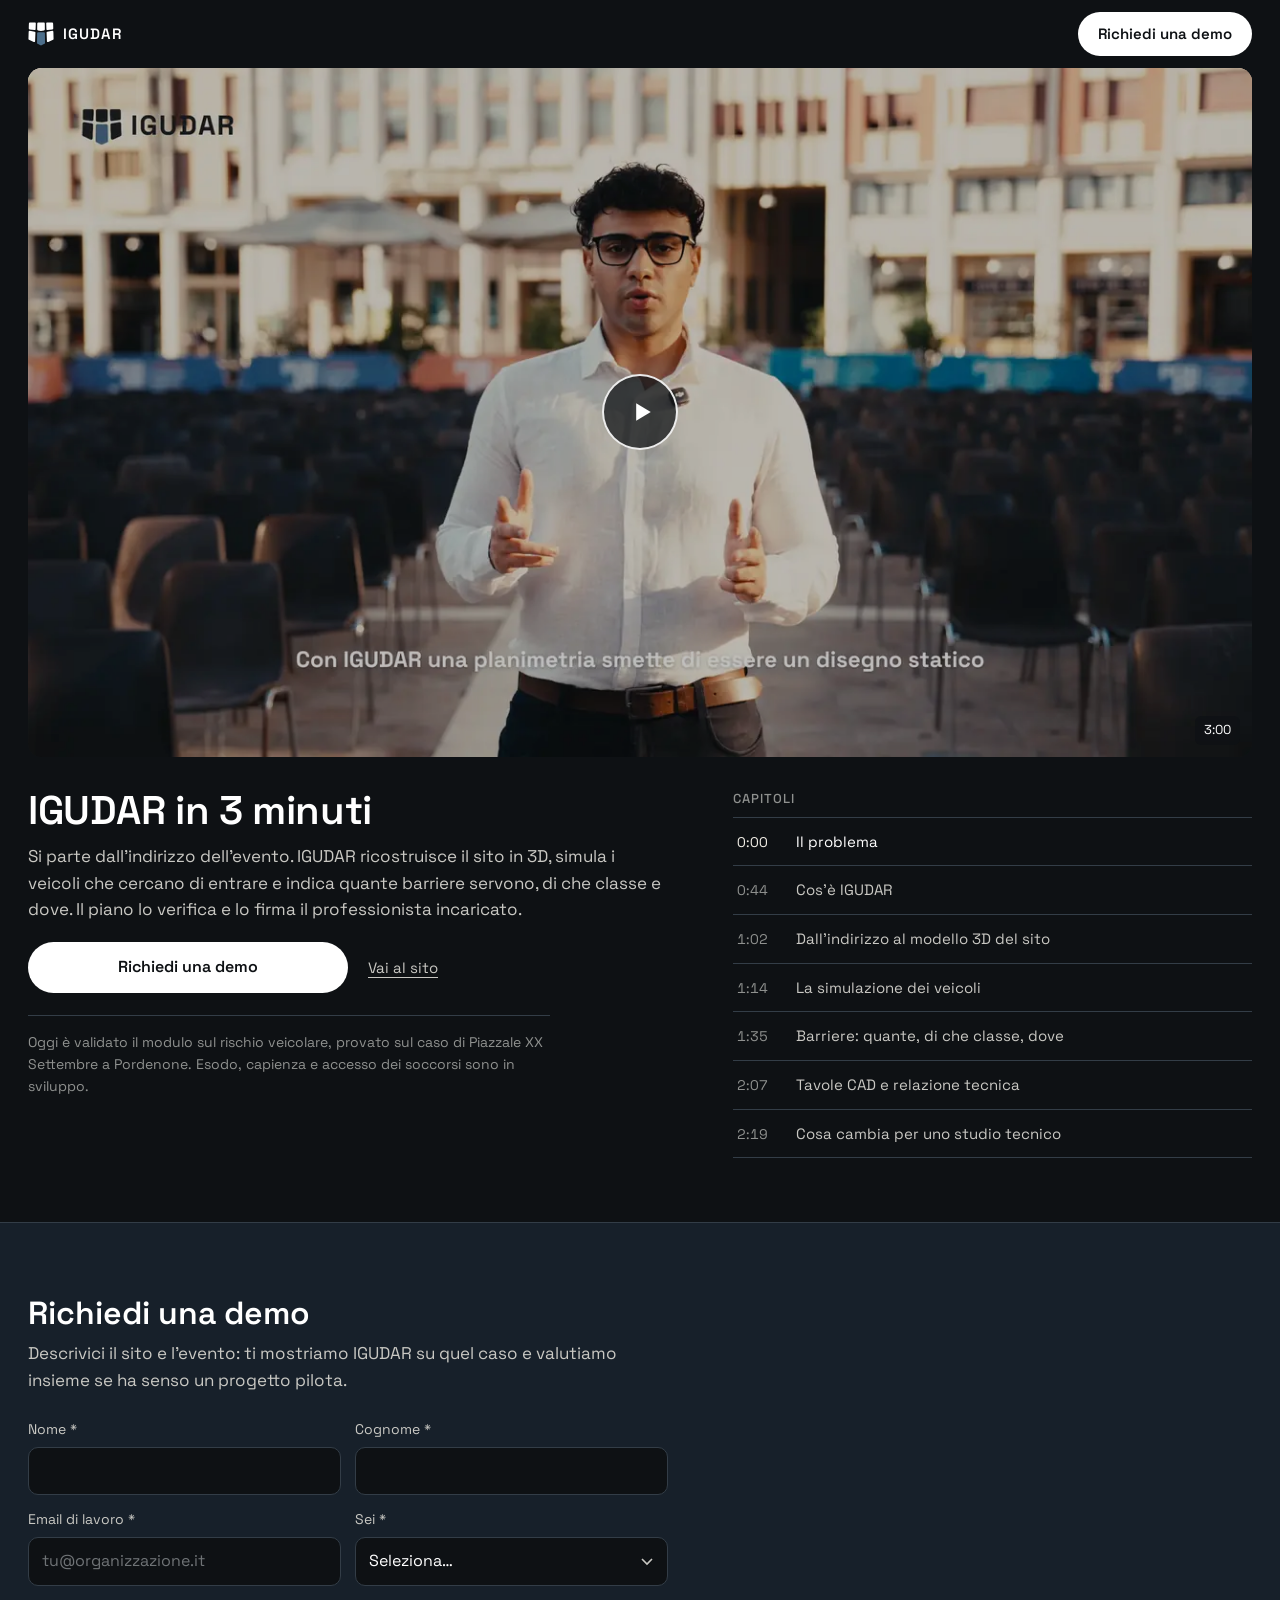
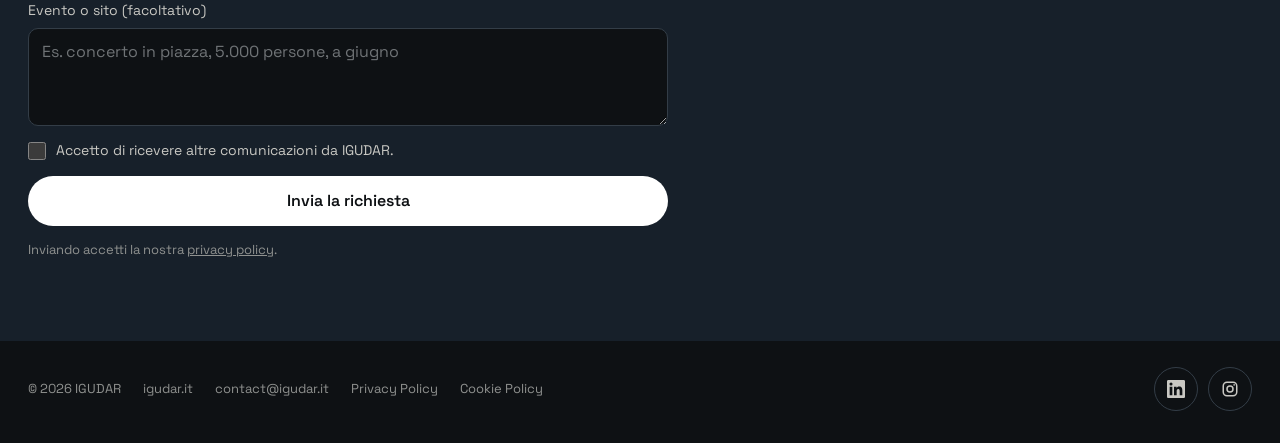
==== commit 3e1d0a20: "feat: major fix" ====
--- a/video/index.html
+++ b/video/index.html
@@ -153,9 +153,14 @@
         .loading .btn-main { opacity: .6; pointer-events: none; }
 
         footer { padding: 26px 0 calc(80px + env(safe-area-inset-bottom)); color: var(--text-3); font-size: 13px; }
-        footer .wrap { display: flex; flex-wrap: wrap; gap: 10px 22px; }
+        .foot { display: flex; flex-wrap: wrap; align-items: center; justify-content: space-between; gap: 16px 24px; }
+        .foot-links { display: flex; flex-wrap: wrap; align-items: center; gap: 0 22px; }
+        .foot-links > * { display: inline-flex; align-items: center; min-height: 40px; white-space: nowrap; }
         footer a { text-decoration: none; }
         footer a:hover { color: #fff; }
+        .footer-social { display: flex; gap: 10px; }
+        .footer-social a { display: grid; place-items: center; width: 44px; height: 44px; border: 1px solid var(--border); border-radius: 50%; color: var(--text-2); }
+        .footer-social a:hover { border-color: #fff; color: #fff; }
 
         @media (min-width: 720px) {
             /* su computer il video riempie la prima schermata; la CTA sta nell'intestazione */
@@ -192,10 +197,14 @@
   "contentUrl": "https://igudar.it/assets/igudar-video-1080.mp4",
   "embedUrl": "https://igudar.it/video/",
   "inLanguage": "it-IT",
+  "isPartOf": { "@id": "https://igudar.it/#website" },
+  "about": { "@id": "https://igudar.it/#platform" },
   "publisher": {
     "@type": "Organization",
+    "@id": "https://igudar.it/#organization",
     "name": "IGUDAR",
     "url": "https://igudar.it/",
+    "sameAs": ["https://www.linkedin.com/company/igudar-technologies/", "https://www.instagram.com/igudar.ai/"],
     "logo": { "@type": "ImageObject", "url": "https://igudar.it/assets/logo-search.png", "width": 512, "height": 512 }
   },
   "hasPart": [
@@ -382,12 +391,18 @@
     </main>
 
     <footer>
-        <div class="wrap">
-            <span>&copy; 2026 IGUDAR</span>
-            <a href="/">igudar.it</a>
-            <a href="mailto:contact@igudar.it">contact@igudar.it</a>
-            <a href="/privacy-policy.html">Privacy Policy</a>
-            <a href="/cookie-policy.html">Cookie Policy</a>
+        <div class="wrap foot">
+            <div class="foot-links">
+                <span>&copy; 2026 IGUDAR</span>
+                <a href="/">igudar.it</a>
+                <a href="mailto:contact@igudar.it">contact@igudar.it</a>
+                <a href="/privacy-policy.html">Privacy Policy</a>
+                <a href="/cookie-policy.html">Cookie Policy</a>
+            </div>
+            <div class="footer-social">
+                <a href="https://www.linkedin.com/company/igudar-technologies/" rel="me noopener" target="_blank" aria-label="IGUDAR su LinkedIn" data-aria-it="IGUDAR su LinkedIn" data-aria-en="IGUDAR on LinkedIn"><svg viewBox="0 0 24 24" width="18" height="18" fill="currentColor" aria-hidden="true"><path d="M20.45 20.45h-3.55v-5.57c0-1.33-.03-3.04-1.85-3.04-1.86 0-2.14 1.45-2.14 2.94v5.67H9.35V9h3.41v1.56h.05c.48-.9 1.64-1.85 3.37-1.85 3.6 0 4.27 2.37 4.27 5.46v6.28ZM5.34 7.43a2.06 2.06 0 1 1 0-4.13 2.06 2.06 0 0 1 0 4.13ZM7.12 20.45H3.56V9h3.56v11.45ZM22.22 0H1.77C.79 0 0 .77 0 1.73v20.54C0 23.23.79 24 1.77 24h20.45c.98 0 1.78-.77 1.78-1.73V1.73C24 .77 23.2 0 22.22 0Z"/></svg></a>
+                <a href="https://www.instagram.com/igudar.ai/" rel="me noopener" target="_blank" aria-label="IGUDAR su Instagram" data-aria-it="IGUDAR su Instagram" data-aria-en="IGUDAR on Instagram"><svg viewBox="0 0 24 24" width="18" height="18" fill="none" stroke="currentColor" stroke-width="2" aria-hidden="true"><rect x="3" y="3" width="18" height="18" rx="5"/><circle cx="12" cy="12" r="4"/><circle cx="17.5" cy="6.5" r="1.1" fill="currentColor" stroke="none"/></svg></a>
+            </div>
         </div>
     </footer>
 
